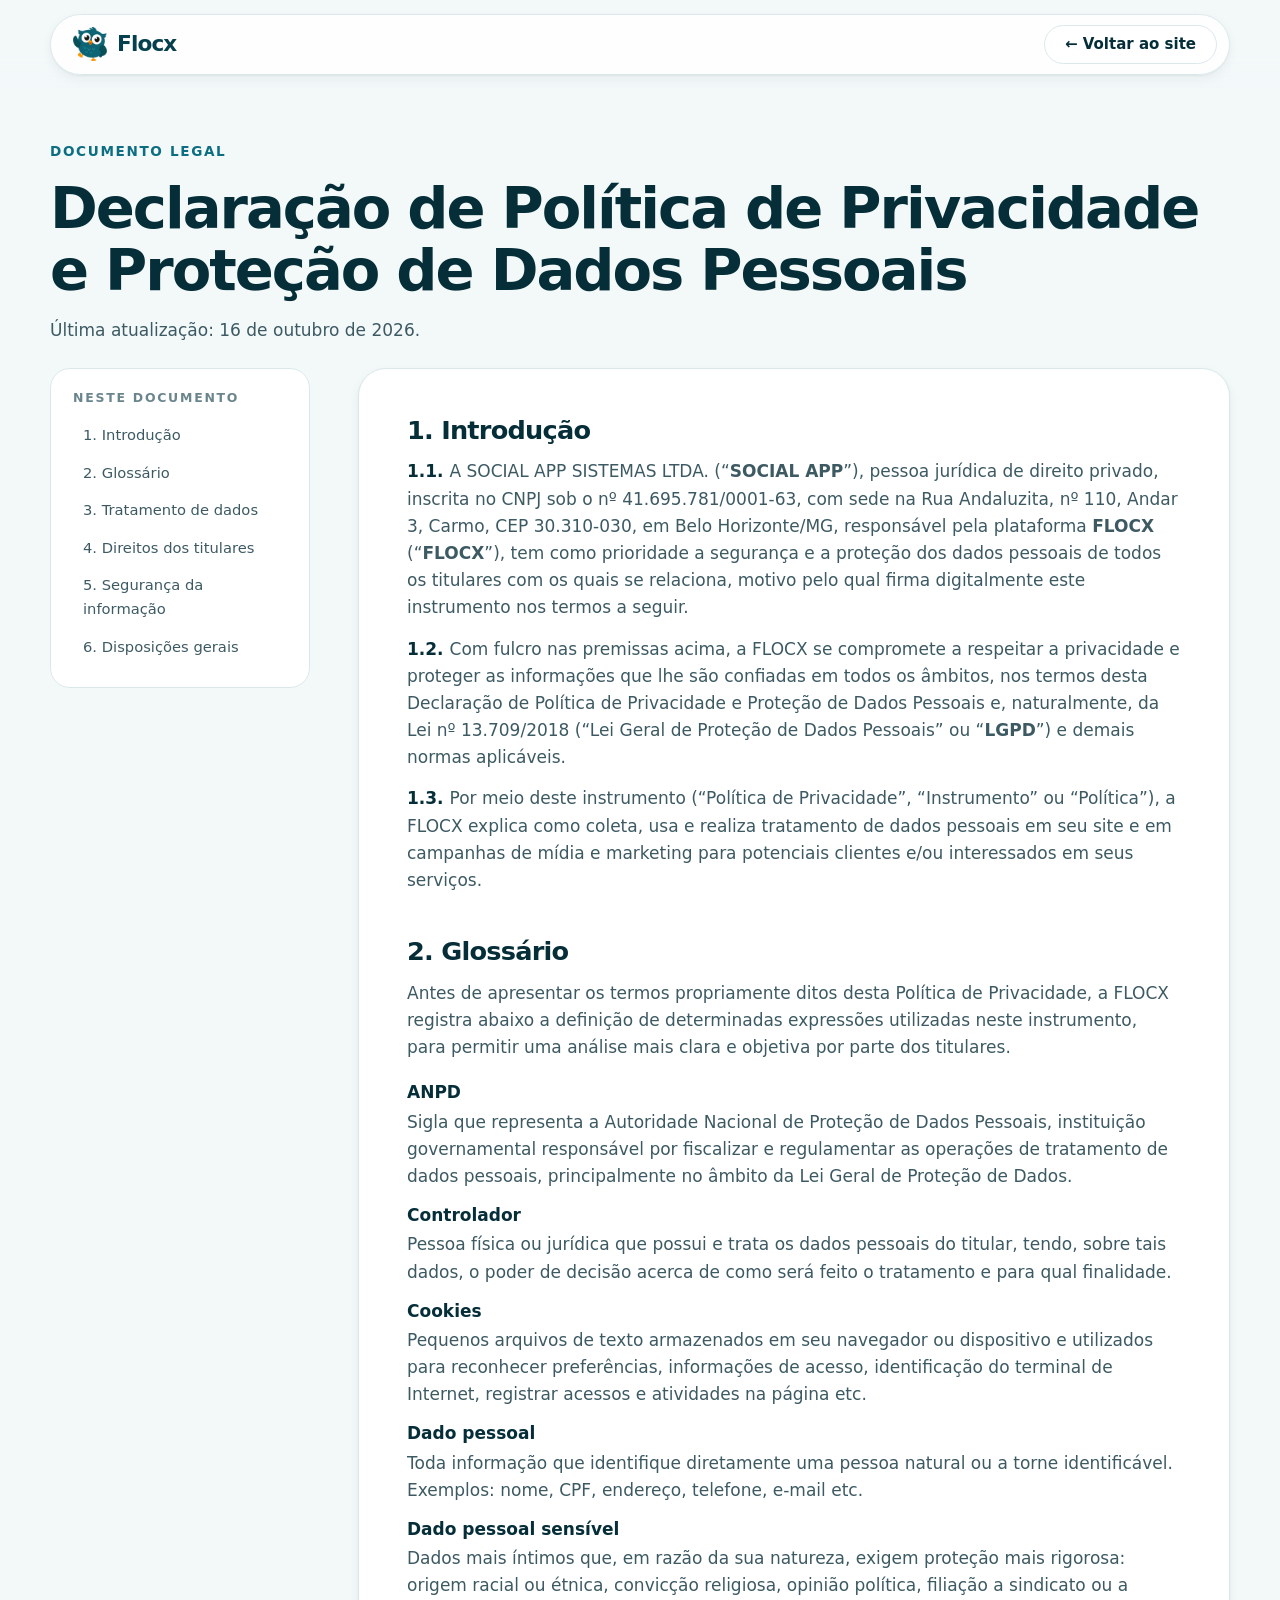
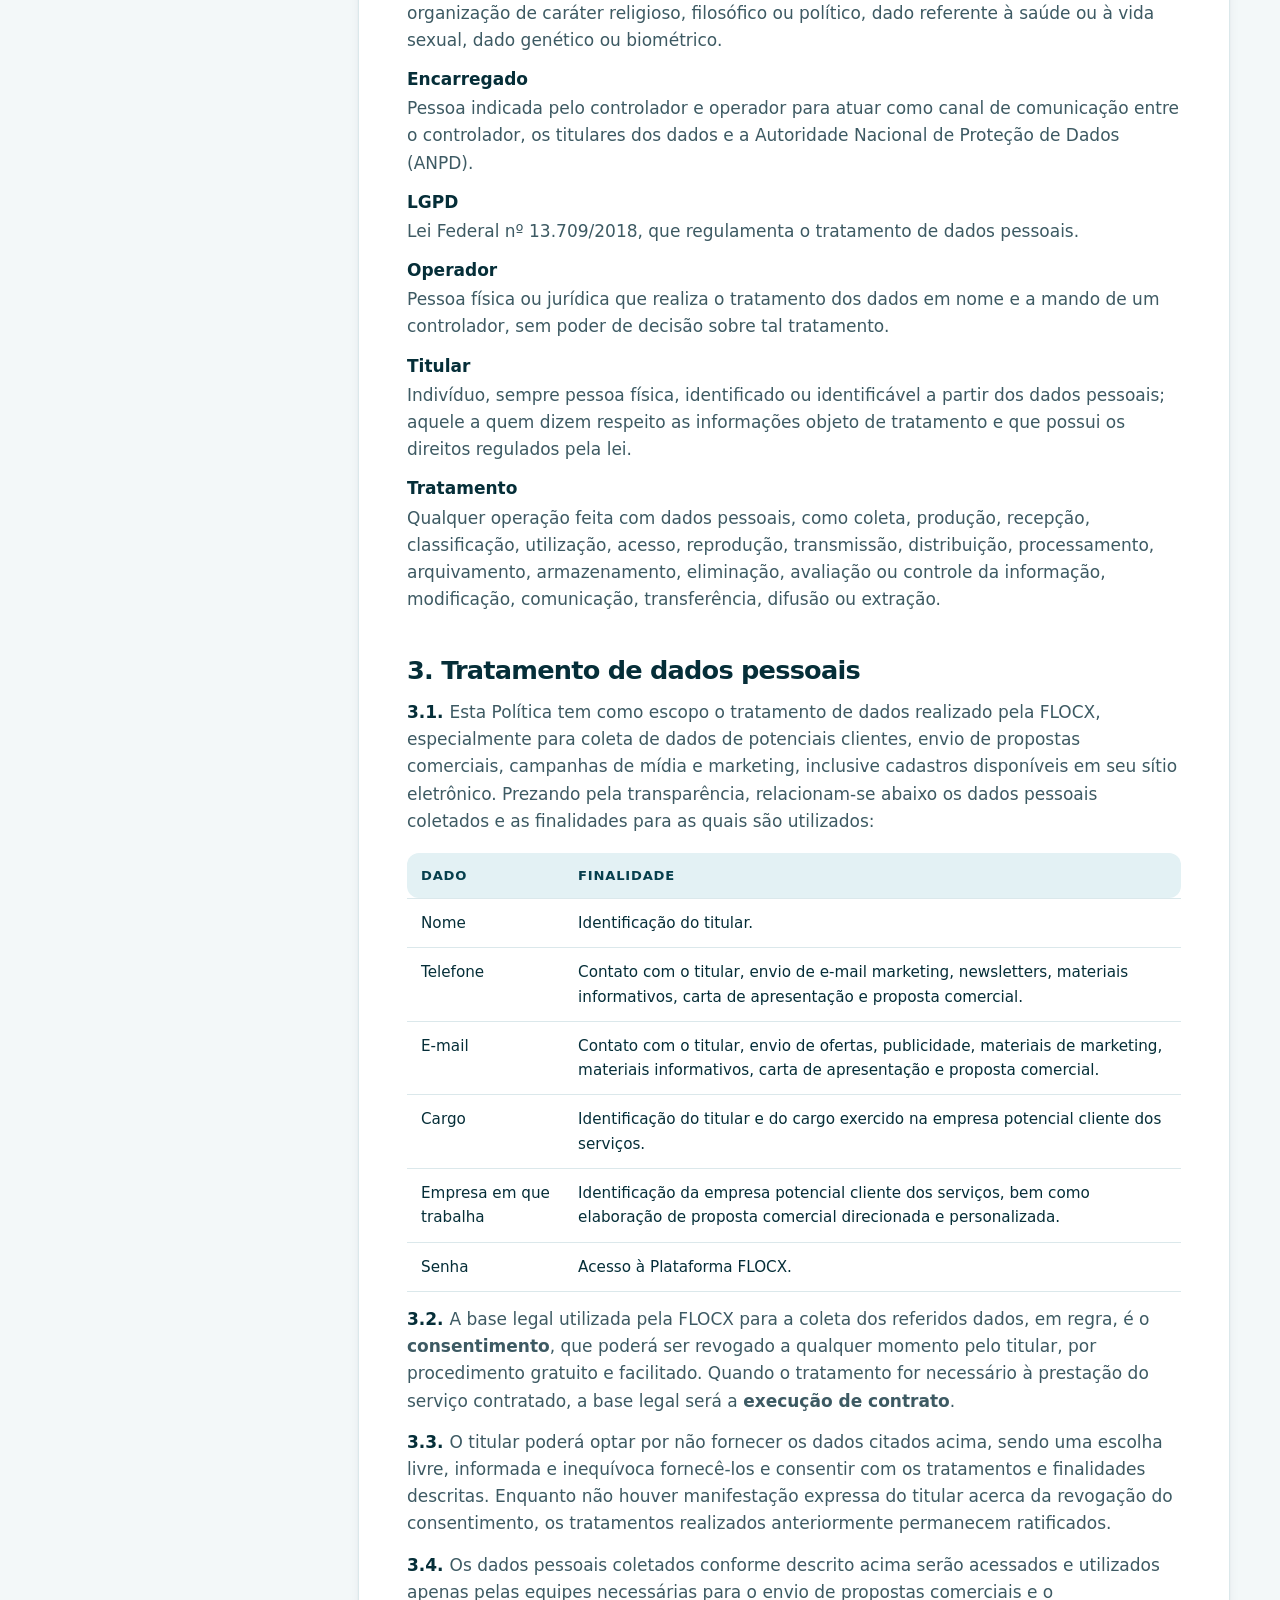
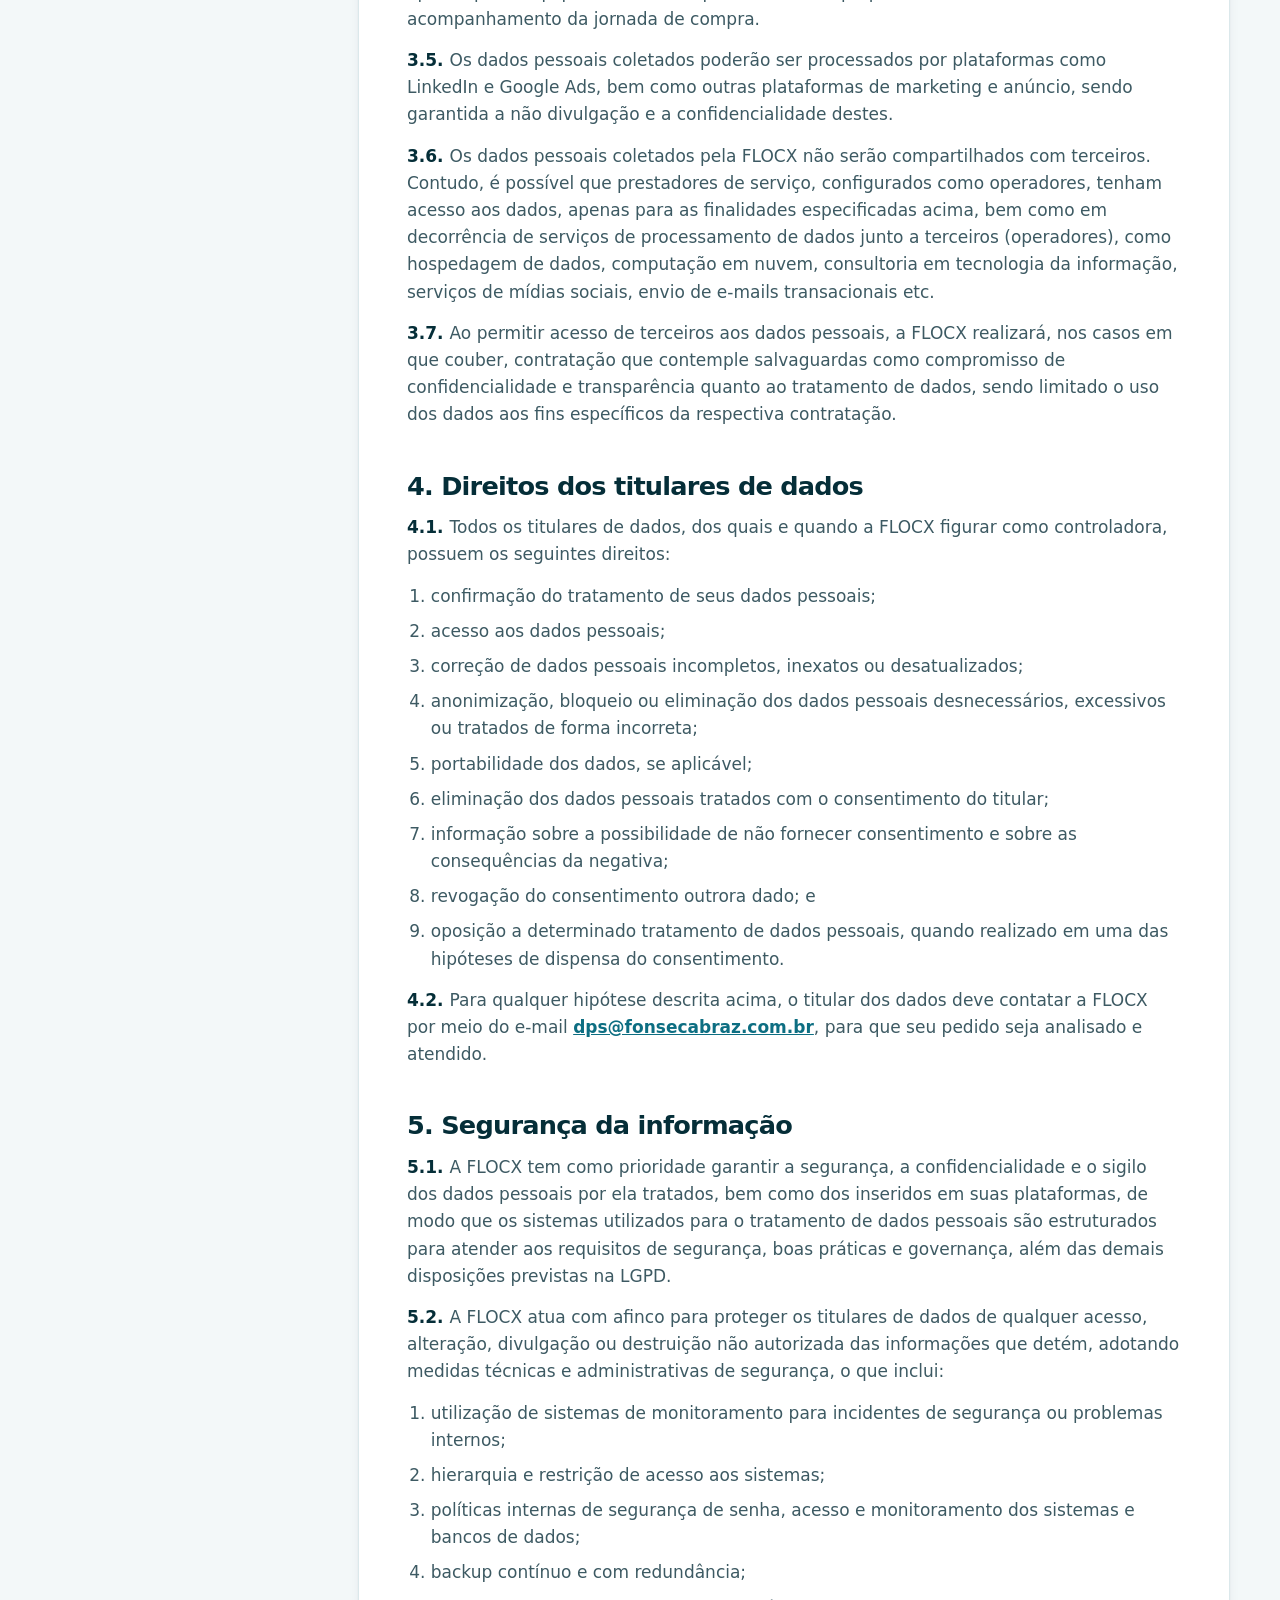
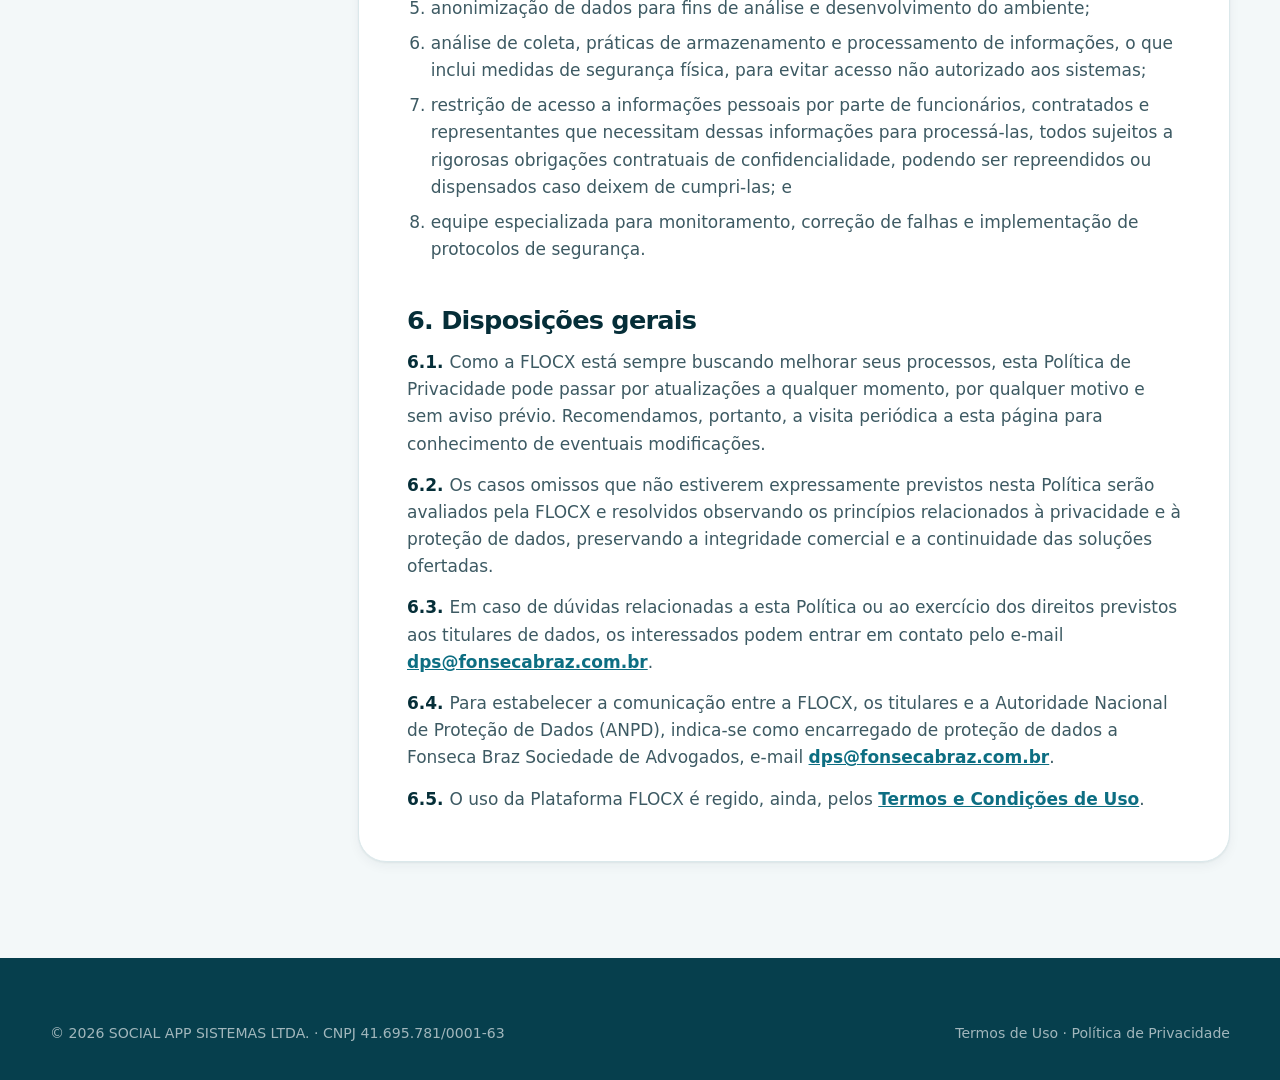
==== politica-de-privacidade.html @ cdb1577c "feat: add Flocx landing page with legal documents Static HTML/CSS landing page, terms of use and pri" ====
<!doctype html>
<html lang="pt-BR">
<head>
  <meta charset="utf-8">
  <meta name="viewport" content="width=device-width, initial-scale=1">
  <title>Política de Privacidade — Flocx</title>
  <meta name="description" content="Declaração de Política de Privacidade e Proteção de Dados Pessoais da Flocx.">
  <meta name="theme-color" content="#063f4d">
  <link rel="canonical" href="https://www.flocx.com.br/politica-de-privacidade.html">
  <link rel="icon" type="image/png" href="assets/flocx-mark.png">
  <link rel="stylesheet" href="css/style.css">
</head>
<body>
  <!-- Texto adaptado da Declaração de Política de Privacidade da Ubelix (atualizada em 08/07/2022).
       Revisar com o jurídico antes da publicação definitiva. -->
  <header class="header">
    <div class="wrap">
      <nav class="nav" aria-label="Principal">
        <a class="brand" href="./" aria-label="Flocx — início"><img src="assets/flocx-mark.png" alt="" width="34" height="34">Flocx</a>
        <div class="nav-actions" style="display:flex">
          <a class="btn btn-ghost btn-sm" href="./">← Voltar ao site</a>
        </div>
      </nav>
    </div>
  </header>

  <main>
    <div class="wrap doc-hero">
      <span class="eyebrow">Documento legal</span>
      <h1>Declaração de Política de Privacidade e Proteção de Dados Pessoais</h1>
      <p>Última atualização: 16 de outubro de 2026.</p>
    </div>

    <div class="wrap doc-wrap">
      <aside class="toc" aria-label="Neste documento">
        <h2>Neste documento</h2>
        <a href="#introducao">1. Introdução</a>
        <a href="#glossario">2. Glossário</a>
        <a href="#tratamento">3. Tratamento de dados</a>
        <a href="#direitos">4. Direitos dos titulares</a>
        <a href="#seguranca">5. Segurança da informação</a>
        <a href="#gerais">6. Disposições gerais</a>
      </aside>

      <article class="doc">
        <section id="introducao">
          <h2>1. Introdução</h2>
          <p><span class="num">1.1.</span>A SOCIAL APP SISTEMAS LTDA. (“<strong>SOCIAL APP</strong>”), pessoa jurídica de direito privado, inscrita no CNPJ sob o nº 41.695.781/0001-63, com sede na Rua Andaluzita, nº 110, Andar 3, Carmo, CEP 30.310-030, em Belo Horizonte/MG, responsável pela plataforma <strong>FLOCX</strong> (“<strong>FLOCX</strong>”), tem como prioridade a segurança e a proteção dos dados pessoais de todos os titulares com os quais se relaciona, motivo pelo qual firma digitalmente este instrumento nos termos a seguir.</p>
          <p><span class="num">1.2.</span>Com fulcro nas premissas acima, a FLOCX se compromete a respeitar a privacidade e proteger as informações que lhe são confiadas em todos os âmbitos, nos termos desta Declaração de Política de Privacidade e Proteção de Dados Pessoais e, naturalmente, da Lei nº 13.709/2018 (“Lei Geral de Proteção de Dados Pessoais” ou “<strong>LGPD</strong>”) e demais normas aplicáveis.</p>
          <p><span class="num">1.3.</span>Por meio deste instrumento (“Política de Privacidade”, “Instrumento” ou “Política”), a FLOCX explica como coleta, usa e realiza tratamento de dados pessoais em seu site e em campanhas de mídia e marketing para potenciais clientes e/ou interessados em seus serviços.</p>
        </section>

        <section id="glossario">
          <h2>2. Glossário</h2>
          <p>Antes de apresentar os termos propriamente ditos desta Política de Privacidade, a FLOCX registra abaixo a definição de determinadas expressões utilizadas neste instrumento, para permitir uma análise mais clara e objetiva por parte dos titulares.</p>
          <dl>
            <div><dt>ANPD</dt><dd>Sigla que representa a Autoridade Nacional de Proteção de Dados Pessoais, instituição governamental responsável por fiscalizar e regulamentar as operações de tratamento de dados pessoais, principalmente no âmbito da Lei Geral de Proteção de Dados.</dd></div>
            <div><dt>Controlador</dt><dd>Pessoa física ou jurídica que possui e trata os dados pessoais do titular, tendo, sobre tais dados, o poder de decisão acerca de como será feito o tratamento e para qual finalidade.</dd></div>
            <div><dt>Cookies</dt><dd>Pequenos arquivos de texto armazenados em seu navegador ou dispositivo e utilizados para reconhecer preferências, informações de acesso, identificação do terminal de Internet, registrar acessos e atividades na página etc.</dd></div>
            <div><dt>Dado pessoal</dt><dd>Toda informação que identifique diretamente uma pessoa natural ou a torne identificável. Exemplos: nome, CPF, endereço, telefone, e-mail etc.</dd></div>
            <div><dt>Dado pessoal sensível</dt><dd>Dados mais íntimos que, em razão da sua natureza, exigem proteção mais rigorosa: origem racial ou étnica, convicção religiosa, opinião política, filiação a sindicato ou a organização de caráter religioso, filosófico ou político, dado referente à saúde ou à vida sexual, dado genético ou biométrico.</dd></div>
            <div><dt>Encarregado</dt><dd>Pessoa indicada pelo controlador e operador para atuar como canal de comunicação entre o controlador, os titulares dos dados e a Autoridade Nacional de Proteção de Dados (ANPD).</dd></div>
            <div><dt>LGPD</dt><dd>Lei Federal nº 13.709/2018, que regulamenta o tratamento de dados pessoais.</dd></div>
            <div><dt>Operador</dt><dd>Pessoa física ou jurídica que realiza o tratamento dos dados em nome e a mando de um controlador, sem poder de decisão sobre tal tratamento.</dd></div>
            <div><dt>Titular</dt><dd>Indivíduo, sempre pessoa física, identificado ou identificável a partir dos dados pessoais; aquele a quem dizem respeito as informações objeto de tratamento e que possui os direitos regulados pela lei.</dd></div>
            <div><dt>Tratamento</dt><dd>Qualquer operação feita com dados pessoais, como coleta, produção, recepção, classificação, utilização, acesso, reprodução, transmissão, distribuição, processamento, arquivamento, armazenamento, eliminação, avaliação ou controle da informação, modificação, comunicação, transferência, difusão ou extração.</dd></div>
          </dl>
        </section>

        <section id="tratamento">
          <h2>3. Tratamento de dados pessoais</h2>
          <p><span class="num">3.1.</span>Esta Política tem como escopo o tratamento de dados realizado pela FLOCX, especialmente para coleta de dados de potenciais clientes, envio de propostas comerciais, campanhas de mídia e marketing, inclusive cadastros disponíveis em seu sítio eletrônico. Prezando pela transparência, relacionam-se abaixo os dados pessoais coletados e as finalidades para as quais são utilizados:</p>
          <table>
            <thead><tr><th>Dado</th><th>Finalidade</th></tr></thead>
            <tbody>
              <tr><td>Nome</td><td>Identificação do titular.</td></tr>
              <tr><td>Telefone</td><td>Contato com o titular, envio de e-mail marketing, newsletters, materiais informativos, carta de apresentação e proposta comercial.</td></tr>
              <tr><td>E-mail</td><td>Contato com o titular, envio de ofertas, publicidade, materiais de marketing, materiais informativos, carta de apresentação e proposta comercial.</td></tr>
              <tr><td>Cargo</td><td>Identificação do titular e do cargo exercido na empresa potencial cliente dos serviços.</td></tr>
              <tr><td>Empresa em que trabalha</td><td>Identificação da empresa potencial cliente dos serviços, bem como elaboração de proposta comercial direcionada e personalizada.</td></tr>
              <tr><td>Senha</td><td>Acesso à Plataforma FLOCX.</td></tr>
            </tbody>
          </table>
          <p><span class="num">3.2.</span>A base legal utilizada pela FLOCX para a coleta dos referidos dados, em regra, é o <strong>consentimento</strong>, que poderá ser revogado a qualquer momento pelo titular, por procedimento gratuito e facilitado. Quando o tratamento for necessário à prestação do serviço contratado, a base legal será a <strong>execução de contrato</strong>.</p>
          <p><span class="num">3.3.</span>O titular poderá optar por não fornecer os dados citados acima, sendo uma escolha livre, informada e inequívoca fornecê-los e consentir com os tratamentos e finalidades descritas. Enquanto não houver manifestação expressa do titular acerca da revogação do consentimento, os tratamentos realizados anteriormente permanecem ratificados.</p>
          <p><span class="num">3.4.</span>Os dados pessoais coletados conforme descrito acima serão acessados e utilizados apenas pelas equipes necessárias para o envio de propostas comerciais e o acompanhamento da jornada de compra.</p>
          <p><span class="num">3.5.</span>Os dados pessoais coletados poderão ser processados por plataformas como LinkedIn e Google Ads, bem como outras plataformas de marketing e anúncio, sendo garantida a não divulgação e a confidencialidade destes.</p>
          <p><span class="num">3.6.</span>Os dados pessoais coletados pela FLOCX não serão compartilhados com terceiros. Contudo, é possível que prestadores de serviço, configurados como operadores, tenham acesso aos dados, apenas para as finalidades especificadas acima, bem como em decorrência de serviços de processamento de dados junto a terceiros (operadores), como hospedagem de dados, computação em nuvem, consultoria em tecnologia da informação, serviços de mídias sociais, envio de e-mails transacionais etc.</p>
          <p><span class="num">3.7.</span>Ao permitir acesso de terceiros aos dados pessoais, a FLOCX realizará, nos casos em que couber, contratação que contemple salvaguardas como compromisso de confidencialidade e transparência quanto ao tratamento de dados, sendo limitado o uso dos dados aos fins específicos da respectiva contratação.</p>
        </section>

        <section id="direitos">
          <h2>4. Direitos dos titulares de dados</h2>
          <p><span class="num">4.1.</span>Todos os titulares de dados, dos quais e quando a FLOCX figurar como controladora, possuem os seguintes direitos:</p>
          <ol type="i">
            <li>confirmação do tratamento de seus dados pessoais;</li>
            <li>acesso aos dados pessoais;</li>
            <li>correção de dados pessoais incompletos, inexatos ou desatualizados;</li>
            <li>anonimização, bloqueio ou eliminação dos dados pessoais desnecessários, excessivos ou tratados de forma incorreta;</li>
            <li>portabilidade dos dados, se aplicável;</li>
            <li>eliminação dos dados pessoais tratados com o consentimento do titular;</li>
            <li>informação sobre a possibilidade de não fornecer consentimento e sobre as consequências da negativa;</li>
            <li>revogação do consentimento outrora dado; e</li>
            <li>oposição a determinado tratamento de dados pessoais, quando realizado em uma das hipóteses de dispensa do consentimento.</li>
          </ol>
          <p><span class="num">4.2.</span>Para qualquer hipótese descrita acima, o titular dos dados deve contatar a FLOCX por meio do e-mail <a href="mailto:dps@fonsecabraz.com.br">dps@fonsecabraz.com.br</a>, para que seu pedido seja analisado e atendido.</p>
        </section>

        <section id="seguranca">
          <h2>5. Segurança da informação</h2>
          <p><span class="num">5.1.</span>A FLOCX tem como prioridade garantir a segurança, a confidencialidade e o sigilo dos dados pessoais por ela tratados, bem como dos inseridos em suas plataformas, de modo que os sistemas utilizados para o tratamento de dados pessoais são estruturados para atender aos requisitos de segurança, boas práticas e governança, além das demais disposições previstas na LGPD.</p>
          <p><span class="num">5.2.</span>A FLOCX atua com afinco para proteger os titulares de dados de qualquer acesso, alteração, divulgação ou destruição não autorizada das informações que detém, adotando medidas técnicas e administrativas de segurança, o que inclui:</p>
          <ol type="i">
            <li>utilização de sistemas de monitoramento para incidentes de segurança ou problemas internos;</li>
            <li>hierarquia e restrição de acesso aos sistemas;</li>
            <li>políticas internas de segurança de senha, acesso e monitoramento dos sistemas e bancos de dados;</li>
            <li>backup contínuo e com redundância;</li>
            <li>anonimização de dados para fins de análise e desenvolvimento do ambiente;</li>
            <li>análise de coleta, práticas de armazenamento e processamento de informações, o que inclui medidas de segurança física, para evitar acesso não autorizado aos sistemas;</li>
            <li>restrição de acesso a informações pessoais por parte de funcionários, contratados e representantes que necessitam dessas informações para processá-las, todos sujeitos a rigorosas obrigações contratuais de confidencialidade, podendo ser repreendidos ou dispensados caso deixem de cumpri-las; e</li>
            <li>equipe especializada para monitoramento, correção de falhas e implementação de protocolos de segurança.</li>
          </ol>
        </section>

        <section id="gerais">
          <h2>6. Disposições gerais</h2>
          <p><span class="num">6.1.</span>Como a FLOCX está sempre buscando melhorar seus processos, esta Política de Privacidade pode passar por atualizações a qualquer momento, por qualquer motivo e sem aviso prévio. Recomendamos, portanto, a visita periódica a esta página para conhecimento de eventuais modificações.</p>
          <p><span class="num">6.2.</span>Os casos omissos que não estiverem expressamente previstos nesta Política serão avaliados pela FLOCX e resolvidos observando os princípios relacionados à privacidade e à proteção de dados, preservando a integridade comercial e a continuidade das soluções ofertadas.</p>
          <p><span class="num">6.3.</span>Em caso de dúvidas relacionadas a esta Política ou ao exercício dos direitos previstos aos titulares de dados, os interessados podem entrar em contato pelo e-mail <a href="mailto:dps@fonsecabraz.com.br">dps@fonsecabraz.com.br</a>.</p>
          <p><span class="num">6.4.</span>Para estabelecer a comunicação entre a FLOCX, os titulares e a Autoridade Nacional de Proteção de Dados (ANPD), indica-se como encarregado de proteção de dados a Fonseca Braz Sociedade de Advogados, e-mail <a href="mailto:dps@fonsecabraz.com.br">dps@fonsecabraz.com.br</a>.</p>
          <p><span class="num">6.5.</span>O uso da Plataforma FLOCX é regido, ainda, pelos <a href="termos-de-uso.html">Termos e Condições de Uso</a>.</p>
        </section>
      </article>
    </div>
  </main>

  <footer class="footer">
    <div class="wrap">
      <div class="legal-line" style="margin-top:0;padding-top:0;border:0">
        <span>© 2026 SOCIAL APP SISTEMAS LTDA. · CNPJ 41.695.781/0001-63</span>
        <span><a href="termos-de-uso.html">Termos de Uso</a> · <a href="politica-de-privacidade.html">Política de Privacidade</a></span>
      </div>
    </div>
  </footer>
</body>
</html>
---- css/style.css ----
/* Flocx — landing page. HTML + CSS puros, sem JavaScript. */

:root {
  --ink: #052e38;
  --ink-soft: #3d5a63;
  --ink-mute: #6b858d;
  --bg: #f3f8f9;
  --surface: #ffffff;
  --line: #dbe8eb;
  --brand: #0d6e82;
  --brand-deep: #063f4d;
  --brand-soft: #e3f1f4;
  --accent: #f59a0c;
  --accent-soft: #fff1d6;
  --ok: #1f9d6b;
  --radius-lg: 28px;
  --radius-md: 20px;
  --radius-sm: 12px;
  --shadow-sm: 0 1px 2px rgb(5 46 56 / 6%), 0 4px 12px rgb(5 46 56 / 5%);
  --shadow-lg: 0 24px 60px -12px rgb(5 46 56 / 22%);
  --font: ui-sans-serif, "Segoe UI Variable", "Segoe UI", system-ui, -apple-system, Roboto, "Helvetica Neue", Arial, sans-serif;
  --wrap: 1180px;
}

*,
*::before,
*::after { box-sizing: border-box; }

html { scroll-behavior: smooth; scroll-padding-top: 96px; -webkit-text-size-adjust: 100%; }

body {
  margin: 0;
  font-family: var(--font);
  font-size: 1.0625rem;
  line-height: 1.6;
  color: var(--ink);
  background: var(--bg);
  -webkit-font-smoothing: antialiased;
}

img, svg { display: block; max-width: 100%; }
a { color: inherit; }
h1, h2, h3, h4 { margin: 0; line-height: 1.08; letter-spacing: -0.035em; font-weight: 700; }
p { margin: 0; }
ul, ol { margin: 0; padding: 0; list-style: none; }

:focus-visible { outline: 3px solid var(--accent); outline-offset: 3px; border-radius: 6px; }

.wrap { width: min(100% - 40px, var(--wrap)); margin-inline: auto; }
.skip { position: absolute; left: -999px; top: 8px; background: var(--ink); color: #fff; padding: 10px 16px; border-radius: 999px; z-index: 100; }
.skip:focus { left: 8px; }

/* ---------- Botões ---------- */
.btn {
  display: inline-flex; align-items: center; justify-content: center; gap: 10px;
  padding: 14px 26px; border-radius: 999px; border: 1.5px solid transparent;
  font: inherit; font-weight: 600; font-size: 1rem; line-height: 1; text-decoration: none; cursor: pointer;
  transition: transform .18s ease, box-shadow .18s ease, background .18s ease, color .18s ease;
}
.btn:hover { transform: translateY(-2px); }
.btn-primary { background: var(--brand-deep); color: #fff; box-shadow: 0 10px 24px -10px rgb(6 63 77 / 70%); }
.btn-primary:hover { background: var(--brand); }
.btn-ghost { background: var(--surface); color: var(--ink); border-color: var(--line); }
.btn-ghost:hover { border-color: var(--brand); color: var(--brand); }
.btn-accent { background: var(--accent); color: var(--brand-deep); }
.btn-accent:hover { box-shadow: 0 10px 24px -10px rgb(245 154 12 / 80%); }
.btn-sm { padding: 11px 20px; font-size: .9375rem; }
.btn .arrow { transition: transform .18s ease; }
.btn:hover .arrow { transform: translateX(3px); }

/* ---------- Cabeçalho ---------- */
.header { position: sticky; top: 0; z-index: 50; padding: 14px 0; background: linear-gradient(var(--bg) 60%, rgb(243 248 249 / 0%)); }
.nav {
  display: flex; align-items: center; justify-content: space-between; gap: 24px;
  padding: 10px 12px 10px 22px; border-radius: 999px;
  background: rgb(255 255 255 / 85%); backdrop-filter: blur(14px);
  border: 1px solid var(--line); box-shadow: var(--shadow-sm);
}
.brand { display: inline-flex; align-items: center; gap: 10px; text-decoration: none; font-weight: 800; font-size: 1.35rem; letter-spacing: -0.04em; color: var(--brand-deep); }
.brand img { width: 34px; height: 34px; }
.nav-links { display: flex; align-items: center; gap: 6px; }
.nav-links a:not(.btn) { padding: 9px 16px; border-radius: 999px; text-decoration: none; font-weight: 500; font-size: .975rem; color: var(--ink-soft); transition: background .15s, color .15s; }
.nav-links a:not(.btn):hover { background: var(--brand-soft); color: var(--brand-deep); }
.nav-actions { display: flex; align-items: center; gap: 8px; }
.nav-toggle, .nav-burger { display: none; }

/* ---------- Hero ---------- */
.hero { position: relative; padding: 56px 0 96px; overflow: hidden; }
.hero::before {
  content: ""; position: absolute; inset: -20% -10% auto auto; width: 70%; aspect-ratio: 1; z-index: -1;
  background: radial-gradient(closest-side, rgb(13 110 130 / 20%), transparent 70%);
}
.hero::after {
  content: ""; position: absolute; inset: auto auto -30% -15%; width: 50%; aspect-ratio: 1; z-index: -1;
  background: radial-gradient(closest-side, rgb(245 154 12 / 14%), transparent 70%);
}
.hero-grid { display: grid; grid-template-columns: 1.05fr .95fr; gap: 56px; align-items: center; }

.pill {
  display: inline-flex; align-items: center; gap: 10px; padding: 7px 16px 7px 8px;
  border-radius: 999px; background: var(--surface); border: 1px solid var(--line);
  font-size: .875rem; font-weight: 600; color: var(--ink-soft); box-shadow: var(--shadow-sm);
}
.pill b { padding: 3px 10px; border-radius: 999px; background: var(--accent-soft); color: #8a5300; font-size: .75rem; letter-spacing: .02em; }

.hero h1 { margin-top: 24px; font-size: clamp(2.6rem, 6vw, 4.8rem); }
.hero h1 em { font-style: normal; color: var(--brand); position: relative; white-space: nowrap; }
.hero h1 em::after {
  content: ""; position: absolute; left: 0; right: 0; bottom: .04em; height: .16em; z-index: -1;
  background: var(--accent); border-radius: 99px; opacity: .55;
}
.lead { margin-top: 24px; max-width: 34em; font-size: 1.2rem; color: var(--ink-soft); }
.hero-cta { margin-top: 36px; display: flex; flex-wrap: wrap; gap: 12px; }
.hero-meta { margin-top: 40px; display: flex; flex-wrap: wrap; gap: 10px 28px; color: var(--ink-soft); font-size: .95rem; font-weight: 500; }
.hero-meta li { display: inline-flex; align-items: center; gap: 8px; }
.check { width: 20px; height: 20px; border-radius: 50%; background: var(--brand-soft); color: var(--brand); display: grid; place-items: center; flex: none; }
.check svg { width: 12px; height: 12px; }

/* Composição de UI do hero */
.stage { position: relative; min-height: 560px; display: grid; place-items: center; }
.stage::before {
  content: ""; position: absolute; inset: 6% 4%; border-radius: 48% 52% 46% 54% / 52% 46% 54% 48%;
  background: linear-gradient(150deg, var(--brand) 0%, var(--brand-deep) 100%);
}
.phone {
  position: relative; width: 272px; padding: 10px; border-radius: 42px; background: #0a1c21;
  box-shadow: var(--shadow-lg); transform: rotate(3deg);
}
.screen { border-radius: 33px; background: var(--bg); overflow: hidden; padding: 18px 14px 14px; min-height: 480px; }
.screen-top { display: flex; align-items: center; justify-content: space-between; margin-bottom: 14px; }
.screen-top strong { font-size: .95rem; letter-spacing: -0.02em; }
.avatar { width: 30px; height: 30px; border-radius: 50%; background: var(--brand-soft); display: grid; place-items: center; font-size: .72rem; font-weight: 700; color: var(--brand-deep); flex: none; }
.avatar.a2 { background: var(--accent-soft); color: #8a5300; }
.avatar.a3 { background: #dff5ea; color: #14704c; }
.chips { display: flex; gap: 6px; margin-bottom: 12px; }
.chips span { padding: 5px 11px; border-radius: 999px; font-size: .7rem; font-weight: 600; background: var(--surface); border: 1px solid var(--line); color: var(--ink-soft); }
.chips span:first-child { background: var(--brand-deep); color: #fff; border-color: var(--brand-deep); }
.post { background: var(--surface); border-radius: 16px; padding: 12px; margin-bottom: 10px; box-shadow: var(--shadow-sm); }
.post-head { display: flex; align-items: center; gap: 8px; font-size: .74rem; }
.post-head b { display: block; font-size: .78rem; line-height: 1.2; }
.post-head span { color: var(--ink-mute); }
.post p { margin-top: 9px; font-size: .78rem; line-height: 1.45; color: var(--ink-soft); }
.post-img { margin-top: 9px; height: 74px; border-radius: 11px; background: linear-gradient(120deg, var(--brand-soft), #c3e1e8 55%, var(--accent-soft)); }
.post-foot { margin-top: 9px; display: flex; gap: 14px; font-size: .7rem; color: var(--ink-mute); font-weight: 600; }
.tabbar { margin-top: 12px; display: flex; justify-content: space-around; padding: 10px; border-radius: 18px; background: var(--brand-deep); }
.tabbar i { width: 22px; height: 22px; border-radius: 8px; background: rgb(255 255 255 / 22%); }
.tabbar i:first-child { background: var(--accent); }

.float {
  position: absolute; background: var(--surface); border-radius: 18px; padding: 14px 16px;
  box-shadow: var(--shadow-lg); border: 1px solid var(--line);
  animation: bob 6s ease-in-out infinite;
}
.float.card { left: -2%; top: 14%; width: 220px; background: linear-gradient(135deg, #0f7f95, var(--brand-deep)); color: #fff; border: 0; transform: rotate(-6deg); }
.float.card small { opacity: .75; font-size: .68rem; letter-spacing: .08em; text-transform: uppercase; font-weight: 600; }
.float.card strong { display: block; margin-top: 18px; font-size: 1.05rem; letter-spacing: -0.02em; }
.float.card .row { display: flex; justify-content: space-between; align-items: end; margin-top: 4px; font-size: .72rem; opacity: .85; }
.qr { width: 38px; height: 38px; border-radius: 8px; background:
  conic-gradient(#fff 25%, transparent 0 50%, #fff 0 75%, transparent 0) 0 0/10px 10px, rgb(255 255 255 / 18%); }
.float.notif { right: -1%; bottom: 18%; width: 230px; display: flex; gap: 12px; align-items: center; animation-delay: -2s; }
.float.notif .dot { width: 38px; height: 38px; border-radius: 12px; background: var(--accent-soft); color: #8a5300; display: grid; place-items: center; flex: none; }
.float.notif b { display: block; font-size: .85rem; line-height: 1.25; }
.float.notif span { font-size: .74rem; color: var(--ink-mute); }
.float.stat { right: 2%; top: 6%; text-align: center; padding: 12px 18px; animation-delay: -4s; }
.float.stat b { display: block; font-size: 1.5rem; letter-spacing: -0.04em; color: var(--ok); }
.float.stat span { font-size: .72rem; color: var(--ink-mute); font-weight: 600; }
.mascot { position: absolute; left: 4%; bottom: 0; width: 118px; filter: drop-shadow(0 12px 18px rgb(0 0 0 / 25%)); animation: bob 5s ease-in-out infinite reverse; }

@keyframes bob { 50% { transform: translateY(-10px) rotate(var(--r, 0deg)); } }

/* ---------- Faixa de segmentos ---------- */
.band { padding: 8px 0 72px; text-align: center; }
.band p { color: var(--ink-mute); font-size: .95rem; font-weight: 600; text-transform: uppercase; letter-spacing: .1em; }
.band ul { margin-top: 24px; display: flex; flex-wrap: wrap; gap: 12px; justify-content: center; }
.band li { padding: 12px 24px; border-radius: 999px; background: var(--surface); border: 1px solid var(--line); font-weight: 600; color: var(--ink-soft); box-shadow: var(--shadow-sm); }

/* ---------- Seções ---------- */
.section { padding: 96px 0; }
.eyebrow { display: inline-block; font-size: .85rem; font-weight: 700; letter-spacing: .12em; text-transform: uppercase; color: var(--brand); }
.section-head { max-width: 720px; }
.section-head h2 { margin-top: 14px; font-size: clamp(2rem, 4.4vw, 3.4rem); }
.section-head p { margin-top: 18px; color: var(--ink-soft); font-size: 1.15rem; }
.section-head.center { margin-inline: auto; text-align: center; }

/* Bento de recursos */
.bento { margin-top: 56px; display: grid; grid-template-columns: repeat(6, 1fr); gap: 18px; }
.tile { position: relative; overflow: hidden; padding: 30px; border-radius: var(--radius-lg); background: var(--surface); border: 1px solid var(--line); box-shadow: var(--shadow-sm); transition: transform .25s ease, box-shadow .25s ease; }
.tile:hover { transform: translateY(-4px); box-shadow: var(--shadow-lg); }
.tile .ico { width: 52px; height: 52px; border-radius: 16px; display: grid; place-items: center; background: var(--brand-soft); color: var(--brand); }
.tile .ico svg { width: 26px; height: 26px; }
.tile h3 { margin-top: 22px; font-size: 1.5rem; }
.tile p { margin-top: 10px; color: var(--ink-soft); font-size: 1rem; }
.t-lg { grid-column: span 3; }
.t-md { grid-column: span 2; }
.tile.dark { background: linear-gradient(150deg, var(--brand), var(--brand-deep)); color: #fff; border: 0; }
.tile.dark p { color: rgb(255 255 255 / 80%); }
.tile.dark .ico { background: rgb(255 255 255 / 14%); color: #fff; }
.tile.warm { background: var(--accent-soft); border-color: #f6dfae; }
.tile.warm .ico { background: #fff; color: #a05d00; }
.tile .mini { margin-top: 26px; display: flex; flex-wrap: wrap; gap: 8px; }
.tile .mini span { padding: 6px 13px; border-radius: 999px; font-size: .82rem; font-weight: 600; background: var(--brand-soft); color: var(--brand-deep); }
.tile.dark .mini span { background: rgb(255 255 255 / 14%); color: #fff; }
.tile.warm .mini span { background: #fff; color: #7a4800; }

/* Como funciona */
.steps { margin-top: 56px; display: grid; grid-template-columns: repeat(3, 1fr); gap: 18px; counter-reset: step; }
.step { position: relative; padding: 34px 30px 30px; border-radius: var(--radius-lg); background: var(--surface); border: 1px solid var(--line); counter-increment: step; }
.step::before { content: counter(step, decimal-leading-zero); display: block; font-size: 3.4rem; font-weight: 800; letter-spacing: -0.06em; line-height: 1; color: var(--brand-soft); -webkit-text-stroke: 1.5px var(--brand); }
.step h3 { margin-top: 18px; font-size: 1.4rem; }
.step p { margin-top: 10px; color: var(--ink-soft); }

/* Marca própria (white-label) */
.split { display: grid; grid-template-columns: 1fr 1fr; gap: 64px; align-items: center; }
.panel {
  position: relative; padding: 28px; border-radius: var(--radius-lg);
  background: linear-gradient(150deg, var(--brand-deep), #0a5568); color: #fff; box-shadow: var(--shadow-lg);
}
.panel h4 { font-size: .8rem; letter-spacing: .14em; text-transform: uppercase; opacity: .7; font-weight: 600; }
.brands { margin-top: 18px; display: grid; gap: 12px; }
.brand-row { display: flex; align-items: center; gap: 14px; padding: 14px 16px; border-radius: 18px; background: rgb(255 255 255 / 9%); border: 1px solid rgb(255 255 255 / 12%); }
.brand-row .sw { width: 42px; height: 42px; border-radius: 13px; display: grid; place-items: center; font-weight: 800; font-size: 1rem; flex: none; }
.brand-row b { display: block; line-height: 1.2; }
.brand-row span { font-size: .85rem; opacity: .7; }
.brand-row .tag { margin-left: auto; padding: 4px 12px; border-radius: 999px; background: rgb(255 255 255 / 14%); font-size: .74rem; font-weight: 600; }
.sw.s1 { background: #fff; color: var(--brand-deep); }
.sw.s2 { background: var(--accent); color: var(--brand-deep); }
.sw.s3 { background: #7dd3c0; color: var(--brand-deep); }
.ticks { margin-top: 28px; display: grid; gap: 14px; }
.ticks li { display: flex; gap: 14px; align-items: flex-start; color: var(--ink-soft); }
.ticks li b { color: var(--ink); }
.ticks .check { margin-top: 3px; }

/* Segurança */
.trust { padding: 0 0 96px; }
.trust-box {
  display: grid; grid-template-columns: 1.1fr .9fr; gap: 48px; align-items: center;
  padding: clamp(32px, 5vw, 64px); border-radius: 40px; color: #fff;
  background: radial-gradient(120% 120% at 100% 0%, #11879f 0%, transparent 55%), var(--brand-deep);
  overflow: hidden;
}
.trust-box h2 { font-size: clamp(2rem, 4vw, 3.1rem); }
.trust-box p { margin-top: 18px; color: rgb(255 255 255 / 80%); font-size: 1.1rem; max-width: 32em; }
.trust-box .btn { margin-top: 30px; }
.trust-list { display: grid; gap: 12px; }
.trust-list li { display: flex; gap: 16px; align-items: center; padding: 18px 20px; border-radius: 20px; background: rgb(255 255 255 / 9%); border: 1px solid rgb(255 255 255 / 14%); font-weight: 600; }
.trust-list svg { width: 26px; height: 26px; flex: none; color: var(--accent); }
.trust-list small { display: block; font-weight: 400; opacity: .72; font-size: .88rem; }

/* FAQ */
.faq { margin-top: 48px; display: grid; gap: 12px; max-width: 820px; margin-inline: auto; }
.faq details { padding: 0 26px; border-radius: 22px; background: var(--surface); border: 1px solid var(--line); transition: box-shadow .2s; }
.faq details[open] { box-shadow: var(--shadow-sm); border-color: var(--brand); }
.faq summary { list-style: none; cursor: pointer; padding: 22px 0; font-weight: 600; font-size: 1.1rem; display: flex; justify-content: space-between; gap: 16px; align-items: center; letter-spacing: -0.01em; }
.faq summary::-webkit-details-marker { display: none; }
.faq summary::after { content: "+"; flex: none; width: 30px; height: 30px; border-radius: 50%; background: var(--brand-soft); color: var(--brand); display: grid; place-items: center; font-size: 1.3rem; line-height: 1; transition: transform .2s; }
.faq details[open] summary::after { transform: rotate(45deg); }
.faq details p { padding: 0 0 24px; color: var(--ink-soft); }

/* CTA final */
.cta { padding: 0 0 96px; }
.cta-box { position: relative; overflow: hidden; text-align: center; padding: clamp(48px, 8vw, 96px) 24px; border-radius: 40px; background: var(--accent-soft); border: 1px solid #f6dfae; }
.cta-box img { width: 96px; margin: 0 auto 8px; }
.cta-box h2 { font-size: clamp(2rem, 4.6vw, 3.6rem); max-width: 14em; margin-inline: auto; }
.cta-box p { margin: 20px auto 0; max-width: 36em; color: #6b4a14; font-size: 1.15rem; }
.cta-box .hero-cta { justify-content: center; }

/* ---------- Rodapé ---------- */
.footer { padding: 64px 0 36px; background: var(--brand-deep); color: rgb(255 255 255 / 78%); font-size: .975rem; }
.footer .brand { color: #fff; }
.footer-grid { display: grid; grid-template-columns: 1.4fr 1fr 1fr; gap: 40px; }
.footer p { margin-top: 16px; max-width: 24em; }
.footer h4 { color: #fff; font-size: .8rem; letter-spacing: .14em; text-transform: uppercase; margin-bottom: 16px; }
.footer li + li { margin-top: 10px; }
.footer a { text-decoration: none; }
.footer a:hover { color: #fff; text-decoration: underline; }
.legal-line { margin-top: 48px; padding-top: 24px; border-top: 1px solid rgb(255 255 255 / 14%); display: flex; flex-wrap: wrap; justify-content: space-between; gap: 8px 24px; font-size: .88rem; opacity: .8; }

/* ---------- Páginas legais ---------- */
.doc-hero { padding: 48px 0 24px; }
.doc-hero h1 { margin-top: 14px; font-size: clamp(2.2rem, 5vw, 3.6rem); }
.doc-hero p { margin-top: 14px; color: var(--ink-soft); }
.doc-wrap { display: grid; grid-template-columns: 260px minmax(0, 1fr); gap: 48px; align-items: start; padding-bottom: 96px; }
.toc { position: sticky; top: 100px; padding: 22px; border-radius: var(--radius-md); background: var(--surface); border: 1px solid var(--line); font-size: .92rem; }
.toc h2 { font-size: .78rem; letter-spacing: .14em; text-transform: uppercase; color: var(--ink-mute); margin-bottom: 12px; }
.toc a { display: block; padding: 7px 10px; border-radius: 10px; text-decoration: none; color: var(--ink-soft); }
.toc a:hover { background: var(--brand-soft); color: var(--brand-deep); }
.doc { padding: clamp(24px, 4vw, 48px); border-radius: var(--radius-lg); background: var(--surface); border: 1px solid var(--line); box-shadow: var(--shadow-sm); }
.doc section + section { margin-top: 44px; }
.doc h2 { font-size: 1.6rem; letter-spacing: -0.03em; }
.doc p, .doc li { color: var(--ink-soft); }
.doc p { margin-top: 14px; }
.doc ol, .doc ul { margin: 14px 0 0; padding-left: 1.4em; list-style: revert; }
.doc li + li { margin-top: 8px; }
.doc a { color: var(--brand); font-weight: 600; }
.doc .num { color: var(--ink); font-weight: 700; margin-right: .35em; }
.doc dl { margin: 18px 0 0; display: grid; gap: 12px; }
.doc dt { font-weight: 700; color: var(--ink); }
.doc dd { margin: 2px 0 0; color: var(--ink-soft); }
.doc table { width: 100%; margin-top: 18px; border-collapse: collapse; font-size: .95rem; }
.doc th, .doc td { text-align: left; padding: 12px 14px; border-bottom: 1px solid var(--line); vertical-align: top; }
.doc th { background: var(--brand-soft); color: var(--brand-deep); font-size: .82rem; text-transform: uppercase; letter-spacing: .06em; }
.doc th:first-child { border-radius: 12px 0 0 12px; }
.doc th:last-child { border-radius: 0 12px 12px 0; }
.notice { margin-top: 18px; padding: 16px 20px; border-radius: 16px; background: var(--accent-soft); border: 1px solid #f6dfae; color: #6b4a14; font-size: .95rem; }

/* ---------- Responsivo ---------- */
@media (max-width: 960px) {
  .hero-grid, .split, .trust-box { grid-template-columns: 1fr; }
  .stage { min-height: 520px; margin-top: 16px; }
  .t-lg, .t-md { grid-column: span 6; }
  .steps { grid-template-columns: 1fr; }
  .footer-grid { grid-template-columns: 1fr 1fr; }
  .footer-grid > :first-child { grid-column: 1 / -1; }
  .doc-wrap { grid-template-columns: 1fr; }
  .toc { position: static; }
}

@media (min-width: 961px) and (max-width: 1100px) {
  .t-md { grid-column: span 3; }
}

@media (max-width: 860px) {
  .nav-burger { display: grid; place-items: center; width: 44px; height: 44px; border-radius: 50%; background: var(--brand-soft); cursor: pointer; }
  .nav-burger span, .nav-burger span::before, .nav-burger span::after { display: block; width: 18px; height: 2px; border-radius: 2px; background: var(--brand-deep); transition: transform .2s, background .2s; }
  .nav-burger span { position: relative; }
  .nav-burger span::before, .nav-burger span::after { content: ""; position: absolute; left: 0; }
  .nav-burger span::before { top: -6px; }
  .nav-burger span::after { top: 6px; }
  .nav-toggle:checked ~ .nav-burger span { background: transparent; }
  .nav-toggle:checked ~ .nav-burger span::before { transform: translateY(6px) rotate(45deg); }
  .nav-toggle:checked ~ .nav-burger span::after { transform: translateY(-6px) rotate(-45deg); }
  .nav-toggle:focus-visible ~ .nav-burger { outline: 3px solid var(--accent); outline-offset: 3px; }
  .nav { position: relative; flex-wrap: wrap; border-radius: 32px; }
  .nav-links, .nav-actions { display: none; }
  .nav-toggle:checked ~ .nav-links { display: flex; flex-direction: column; align-items: stretch; width: 100%; order: 3; padding: 8px 0 4px; }
  .nav-toggle:checked ~ .nav-links a:not(.btn) { padding: 14px 16px; }
  .nav-toggle:checked ~ .nav-actions { display: flex; width: 100%; order: 4; flex-direction: column; padding-bottom: 8px; }
  .nav-toggle:checked ~ .nav-actions .btn { width: 100%; }
  .nav-toggle { position: absolute; opacity: 0; pointer-events: none; }
}

@media (max-width: 560px) {
  body { font-size: 1rem; }
  .section { padding: 64px 0; }
  .hero { padding: 32px 0 64px; }
  .stage { min-height: 500px; }
  .float.card { left: -6%; width: 190px; }
  .float.notif { right: -6%; width: 200px; }
  .float.stat { display: none; }
  .mascot { width: 92px; }
  .tile { padding: 24px; }
  .footer-grid { grid-template-columns: 1fr; }
  .hero-cta .btn { flex: 1 1 100%; }
}

@media (prefers-reduced-motion: reduce) {
  html { scroll-behavior: auto; }
  *, *::before, *::after { animation: none !important; transition: none !important; }
}
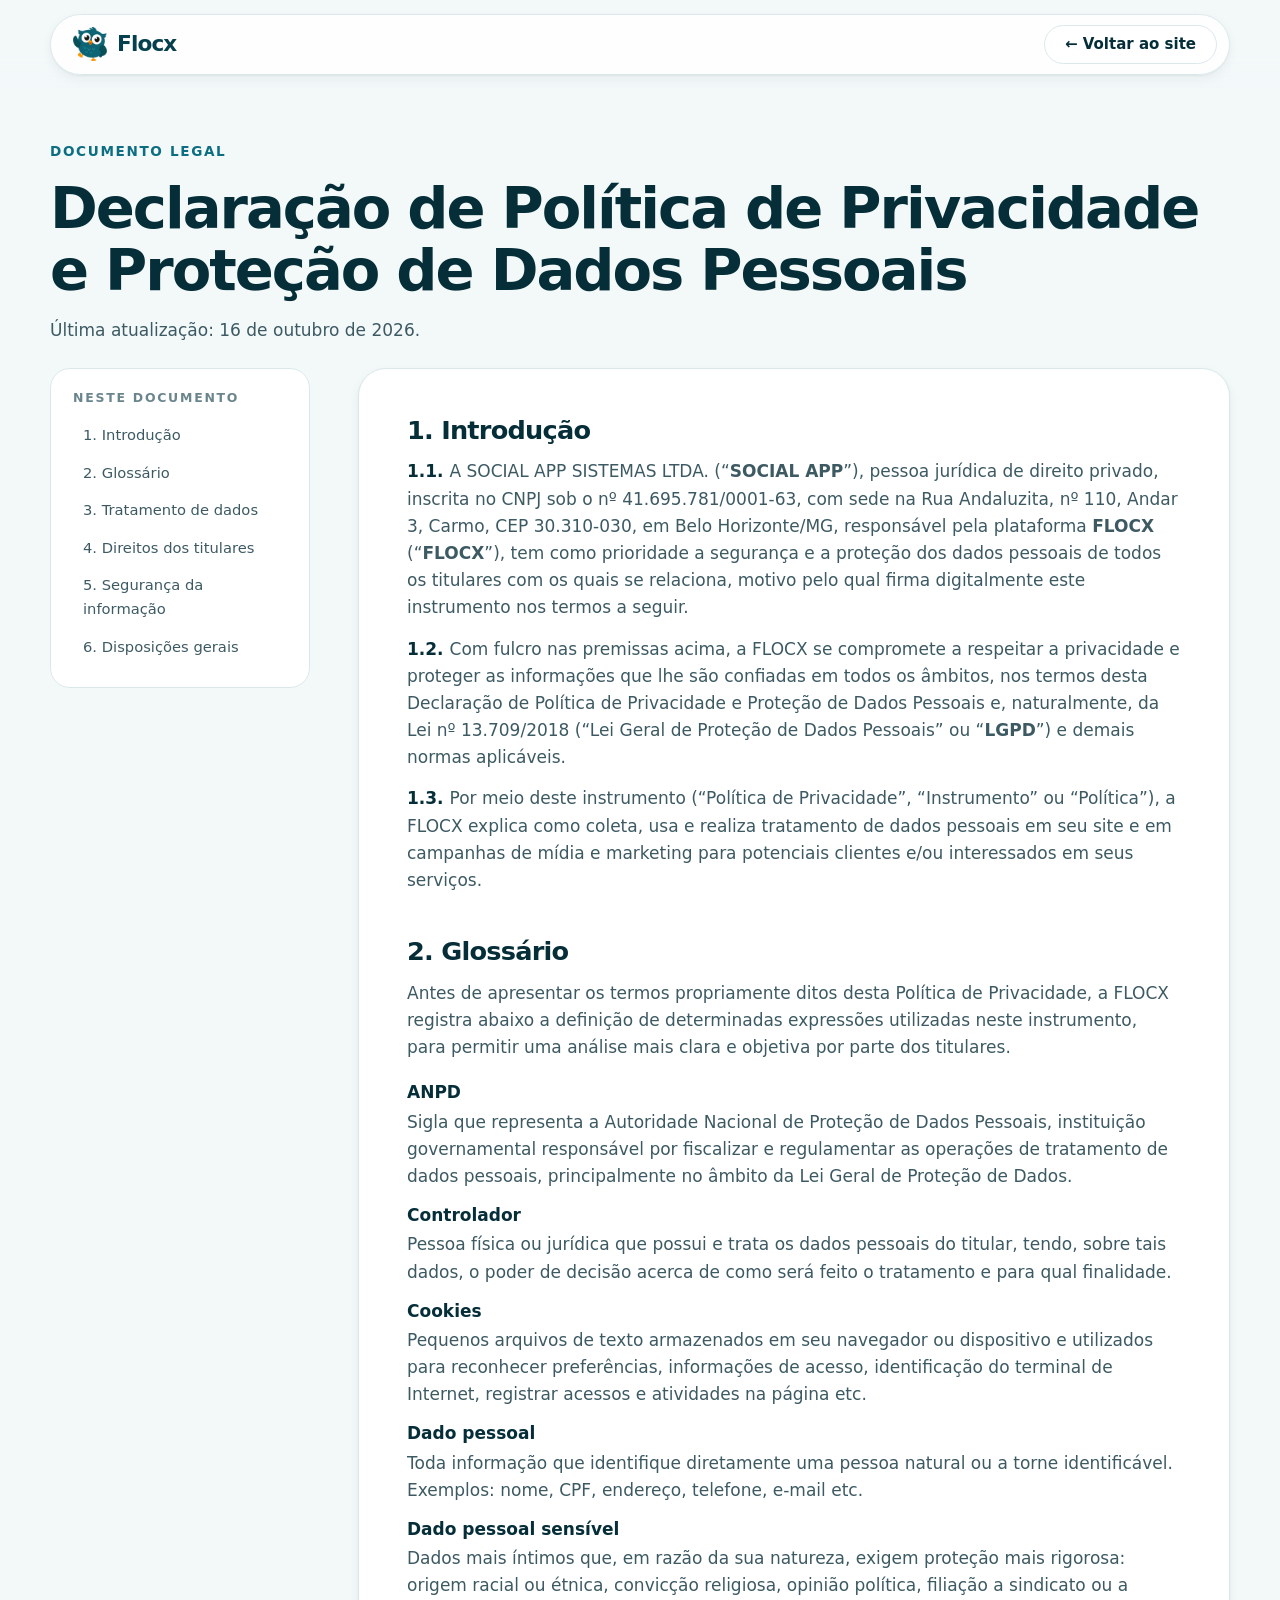
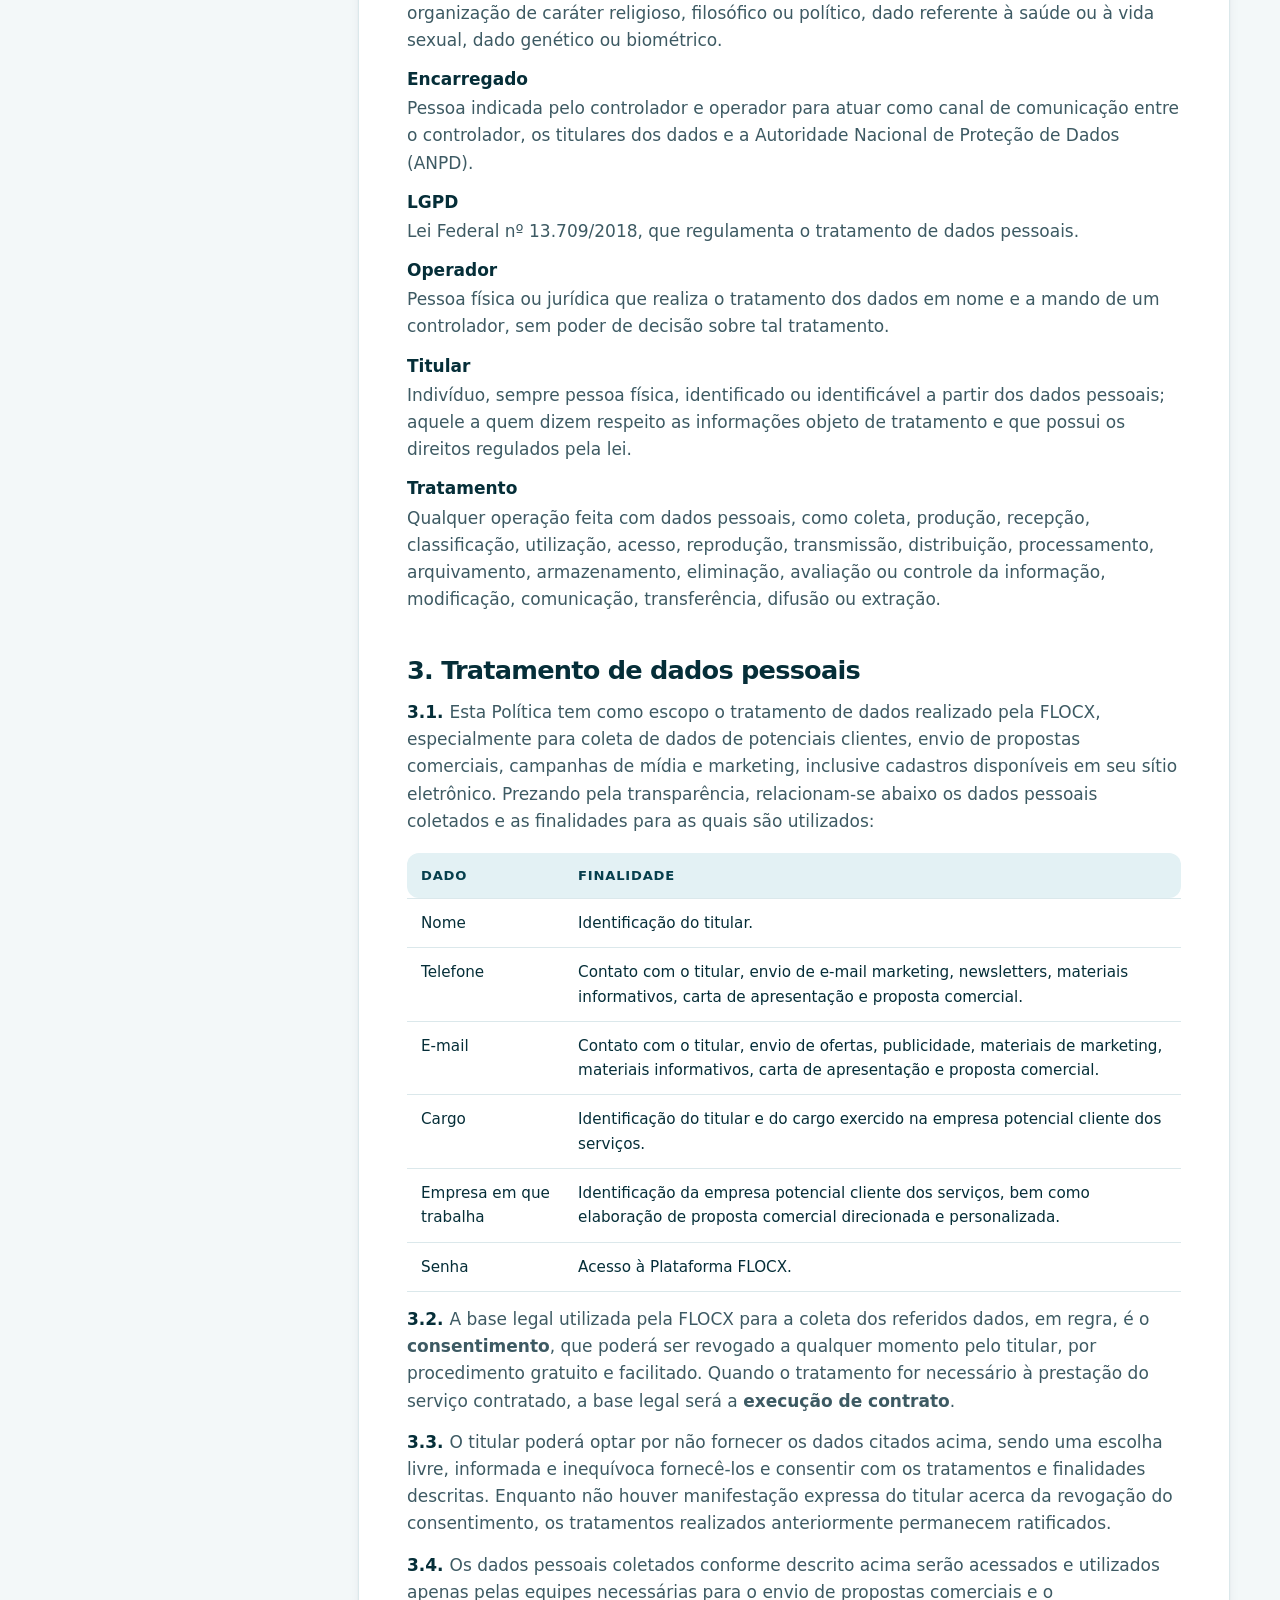
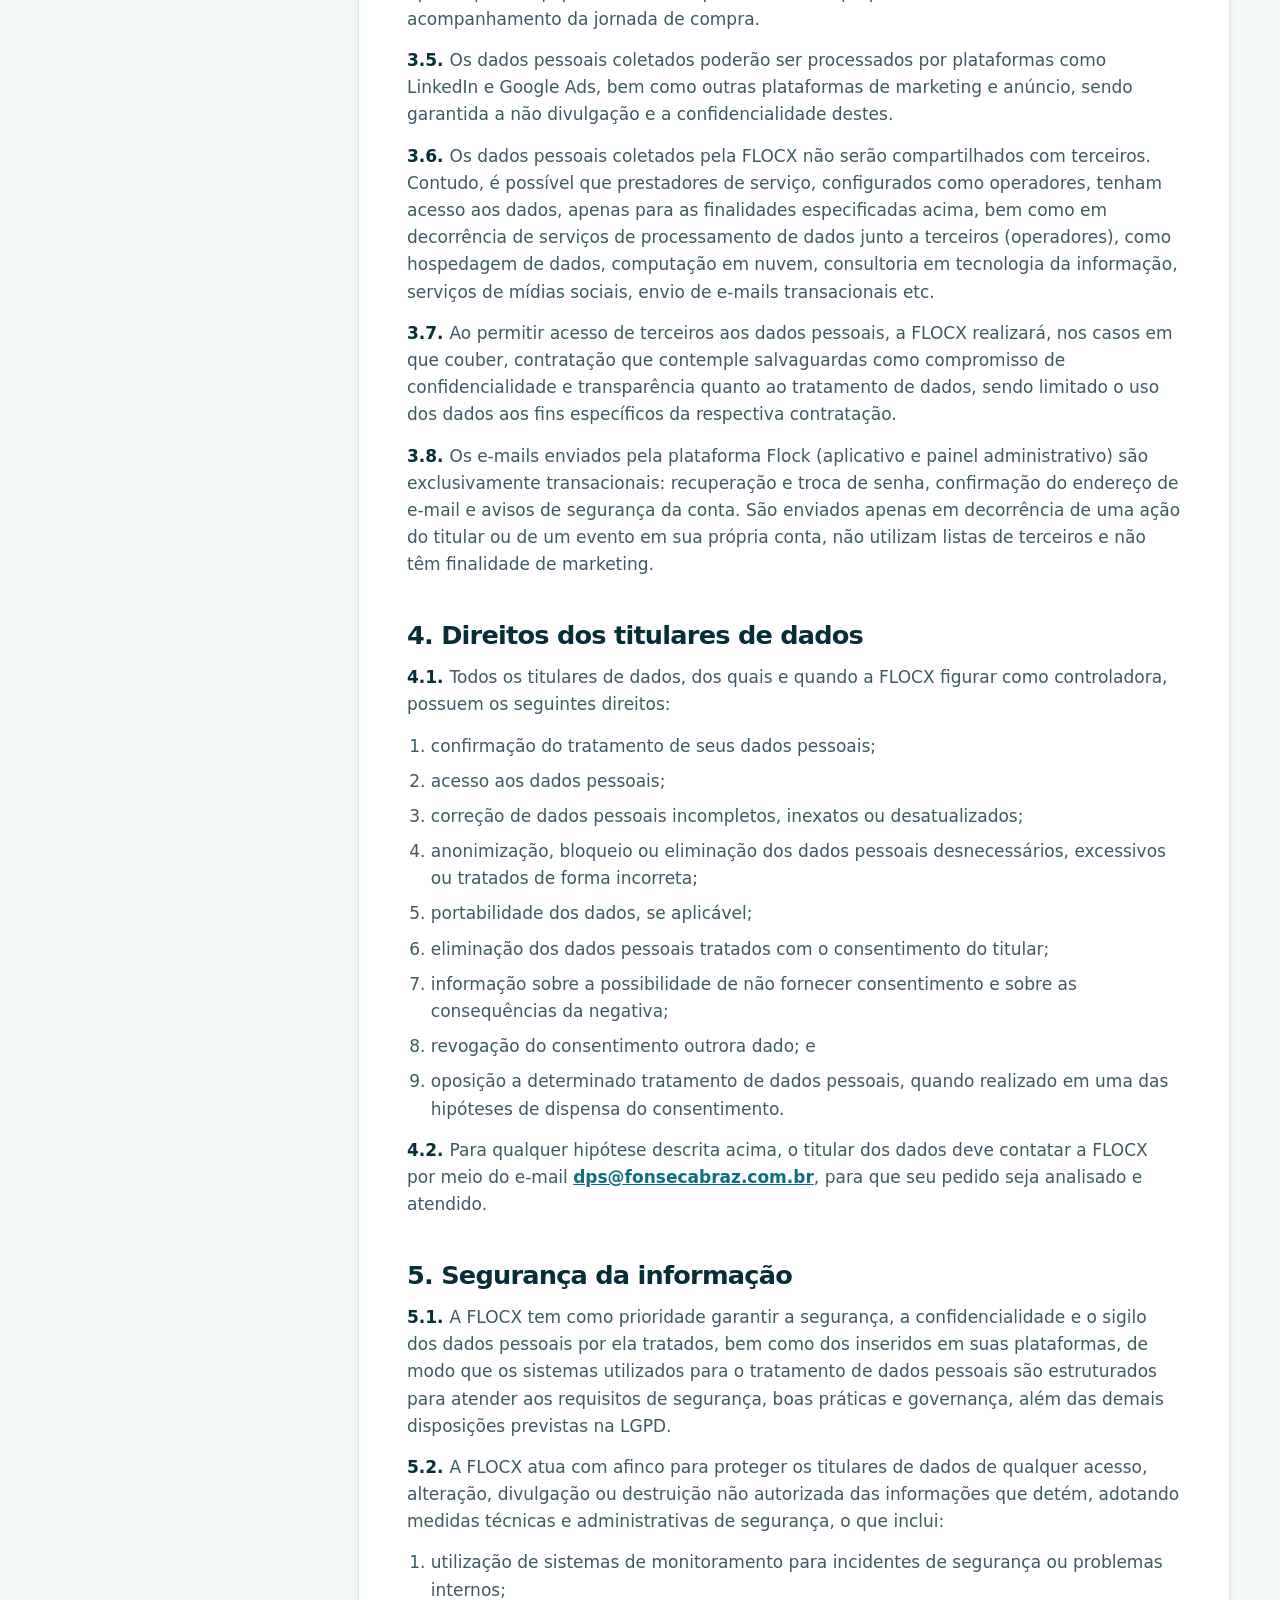
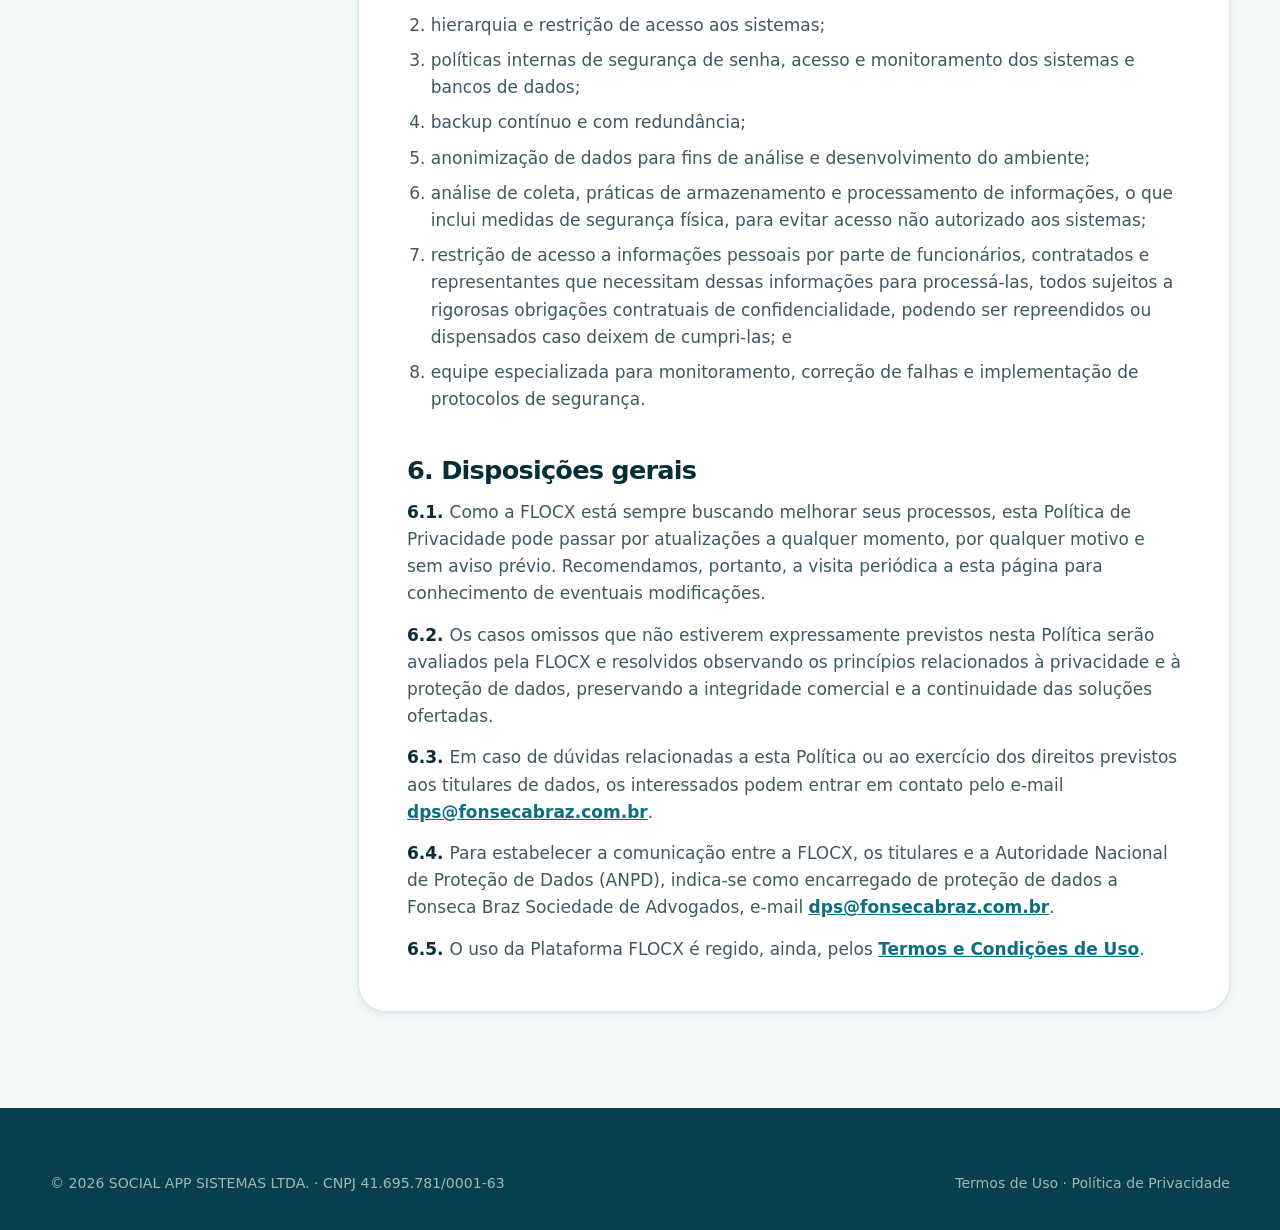
==== commit 1cdca007: "docs: state in the privacy policy that platform e-mails are transactional The policy was written for" ====
--- a/politica-de-privacidade.html
+++ b/politica-de-privacidade.html
@@ -87,6 +87,7 @@
           <p><span class="num">3.5.</span>Os dados pessoais coletados poderão ser processados por plataformas como LinkedIn e Google Ads, bem como outras plataformas de marketing e anúncio, sendo garantida a não divulgação e a confidencialidade destes.</p>
           <p><span class="num">3.6.</span>Os dados pessoais coletados pela FLOCX não serão compartilhados com terceiros. Contudo, é possível que prestadores de serviço, configurados como operadores, tenham acesso aos dados, apenas para as finalidades especificadas acima, bem como em decorrência de serviços de processamento de dados junto a terceiros (operadores), como hospedagem de dados, computação em nuvem, consultoria em tecnologia da informação, serviços de mídias sociais, envio de e-mails transacionais etc.</p>
           <p><span class="num">3.7.</span>Ao permitir acesso de terceiros aos dados pessoais, a FLOCX realizará, nos casos em que couber, contratação que contemple salvaguardas como compromisso de confidencialidade e transparência quanto ao tratamento de dados, sendo limitado o uso dos dados aos fins específicos da respectiva contratação.</p>
+          <p><span class="num">3.8.</span>Os e-mails enviados pela plataforma Flock (aplicativo e painel administrativo) são exclusivamente transacionais: recuperação e troca de senha, confirmação do endereço de e-mail e avisos de segurança da conta. São enviados apenas em decorrência de uma ação do titular ou de um evento em sua própria conta, não utilizam listas de terceiros e não têm finalidade de marketing.</p>
         </section>
 
         <section id="direitos">
--- a/css/style.css
+++ b/css/style.css
@@ -54,7 +54,7 @@
 .btn {
   display: inline-flex; align-items: center; justify-content: center; gap: 10px;
   padding: 14px 26px; border-radius: 999px; border: 1.5px solid transparent;
-  font: inherit; font-weight: 600; font-size: 1rem; line-height: 1; text-decoration: none; cursor: pointer;
+  font: inherit; font-weight: 600; font-size: 1rem; line-height: 1; text-decoration: none; cursor: pointer; white-space: nowrap;
   transition: transform .18s ease, box-shadow .18s ease, background .18s ease, color .18s ease;
 }
 .btn:hover { transform: translateY(-2px); }
@@ -79,7 +79,7 @@
 .brand { display: inline-flex; align-items: center; gap: 10px; text-decoration: none; font-weight: 800; font-size: 1.35rem; letter-spacing: -0.04em; color: var(--brand-deep); }
 .brand img { width: 34px; height: 34px; }
 .nav-links { display: flex; align-items: center; gap: 6px; }
-.nav-links a:not(.btn) { padding: 9px 16px; border-radius: 999px; text-decoration: none; font-weight: 500; font-size: .975rem; color: var(--ink-soft); transition: background .15s, color .15s; }
+.nav-links a:not(.btn) { white-space: nowrap; padding: 9px 14px; border-radius: 999px; text-decoration: none; font-weight: 500; font-size: .975rem; color: var(--ink-soft); transition: background .15s, color .15s; }
 .nav-links a:not(.btn):hover { background: var(--brand-soft); color: var(--brand-deep); }
 .nav-actions { display: flex; align-items: center; gap: 8px; }
 .nav-toggle, .nav-burger { display: none; }
@@ -168,6 +168,48 @@
 
 @keyframes bob { 50% { transform: translateY(-10px) rotate(var(--r, 0deg)); } }
 
+
+/* ---------- Painel (hero) ---------- */
+.dash { position: relative; width: min(100%, 470px); border-radius: 24px; background: var(--surface); box-shadow: var(--shadow-lg); border: 1px solid var(--line); overflow: hidden; transform: rotate(-1.5deg); }
+.dash-bar { display: flex; align-items: center; gap: 6px; padding: 12px 16px; border-bottom: 1px solid var(--line); background: var(--bg); }
+.dash-bar i { width: 10px; height: 10px; border-radius: 50%; background: var(--line); }
+.dash-bar i:first-child { background: #f59a0c; }
+.dash-bar b { margin-left: 10px; font-size: .78rem; letter-spacing: -0.01em; color: var(--ink-soft); }
+.dash-body { padding: 14px; display: grid; grid-template-columns: repeat(3, 1fr); gap: 10px; }
+.col { background: var(--bg); border-radius: 14px; padding: 10px; min-height: 250px; }
+.col h5 { margin: 0 0 10px; display: flex; justify-content: space-between; font-size: .7rem; text-transform: uppercase; letter-spacing: .08em; color: var(--ink-mute); }
+.col h5 span { color: var(--brand); }
+.kcard { background: var(--surface); border-radius: 11px; padding: 10px; margin-bottom: 8px; box-shadow: var(--shadow-sm); font-size: .74rem; line-height: 1.35; }
+.kcard b { display: block; font-size: .76rem; letter-spacing: -0.01em; }
+.kcard small { color: var(--ink-mute); font-size: .68rem; }
+.kcard .tags { margin-top: 8px; display: flex; align-items: center; justify-content: space-between; }
+.tag-s { padding: 2px 8px; border-radius: 99px; font-size: .64rem; font-weight: 700; background: var(--brand-soft); color: var(--brand-deep); }
+.tag-s.w { background: var(--accent-soft); color: #8a5300; }
+.tag-s.g { background: #dff5ea; color: #14704c; }
+.kcard .avatar { width: 22px; height: 22px; font-size: .58rem; }
+.float.sla { left: -3%; bottom: 14%; width: 236px; animation-delay: -1s; }
+.float.sla b { display: block; font-size: .82rem; line-height: 1.25; }
+.float.sla span { font-size: .72rem; color: var(--ink-mute); }
+.bar { margin-top: 10px; height: 7px; border-radius: 99px; background: var(--brand-soft); overflow: hidden; }
+.bar i { display: block; height: 100%; width: 68%; border-radius: 99px; background: linear-gradient(90deg, var(--brand), #2fb7ce); }
+.float.lead { right: -2%; top: 1%; width: 214px; display: flex; gap: 12px; align-items: center; animation-delay: -3s; }
+.float.lead .dot { width: 36px; height: 36px; border-radius: 12px; background: #dff5ea; color: #14704c; display: grid; place-items: center; flex: none; }
+.float.lead b { display: block; font-size: .8rem; line-height: 1.25; }
+.float.lead span { font-size: .72rem; color: var(--ink-mute); }
+.caption { margin-top: 12px; font-size: .78rem; color: var(--ink-mute); text-align: center; }
+
+/* ---------- Segmentos ---------- */
+.seg-grid { margin-top: 56px; display: grid; grid-template-columns: repeat(4, 1fr); gap: 18px; }
+.seg { padding: 28px; border-radius: var(--radius-lg); background: var(--surface); border: 1px solid var(--line); box-shadow: var(--shadow-sm); display: flex; flex-direction: column; }
+.seg .emoji { width: 52px; height: 52px; border-radius: 16px; display: grid; place-items: center; font-size: 1.6rem; background: var(--accent-soft); }
+.seg h3 { margin-top: 20px; font-size: 1.3rem; }
+.seg p { margin-top: 8px; color: var(--ink-soft); font-size: .97rem; }
+.seg ul { margin-top: 16px; display: grid; gap: 8px; font-size: .92rem; color: var(--ink-soft); }
+.seg li { display: flex; gap: 8px; }
+.seg li::before { content: "✓"; color: var(--brand); font-weight: 700; }
+.seg-note { margin-top: 28px; text-align: center; color: var(--ink-soft); }
+.seg-note a { color: var(--brand); font-weight: 600; }
+
 /* ---------- Faixa de segmentos ---------- */
 .band { padding: 8px 0 72px; text-align: center; }
 .band p { color: var(--ink-mute); font-size: .95rem; font-weight: 600; text-transform: uppercase; letter-spacing: .1em; }
@@ -192,6 +234,12 @@
 .tile p { margin-top: 10px; color: var(--ink-soft); font-size: 1rem; }
 .t-lg { grid-column: span 3; }
 .t-md { grid-column: span 2; }
+.t-full { grid-column: span 6; display: grid; grid-template-columns: 1.1fr .9fr; gap: 32px; align-items: center; }
+.tile.social { background: linear-gradient(120deg, var(--accent-soft), #fff 70%); border-color: #f6dfae; }
+.tile.social .ico { background: #fff; color: #a05d00; }
+.tile.social .mini { margin-top: 0; align-items: center; }
+.tile.social .mini span { background: #fff; color: #7a4800; border: 1px solid #f6dfae; }
+.tile.social .mini .btn { margin-top: 8px; }
 .tile.dark { background: linear-gradient(150deg, var(--brand), var(--brand-deep)); color: #fff; border: 0; }
 .tile.dark p { color: rgb(255 255 255 / 80%); }
 .tile.dark .ico { background: rgb(255 255 255 / 14%); color: #fff; }
@@ -307,7 +355,10 @@
 @media (max-width: 960px) {
   .hero-grid, .split, .trust-box { grid-template-columns: 1fr; }
   .stage { min-height: 520px; margin-top: 16px; }
-  .t-lg, .t-md { grid-column: span 6; }
+  .t-lg, .t-md, .t-full { grid-column: span 6; }
+  .t-full { grid-template-columns: 1fr; gap: 0; }
+  .tile.social .mini { margin-top: 26px; }
+  .seg-grid { grid-template-columns: 1fr 1fr; }
   .steps { grid-template-columns: 1fr; }
   .footer-grid { grid-template-columns: 1fr 1fr; }
   .footer-grid > :first-child { grid-column: 1 / -1; }
@@ -347,6 +398,11 @@
   .float.card { left: -6%; width: 190px; }
   .float.notif { right: -6%; width: 200px; }
   .float.stat { display: none; }
+  .seg-grid { grid-template-columns: 1fr; }
+  .dash-body { grid-template-columns: repeat(2, 1fr); }
+  .dash-body .col:nth-child(3) { display: none; }
+  .float.sla { left: -4%; width: 200px; }
+  .float.lead { right: -4%; width: 180px; }
   .mascot { width: 92px; }
   .tile { padding: 24px; }
   .footer-grid { grid-template-columns: 1fr; }
